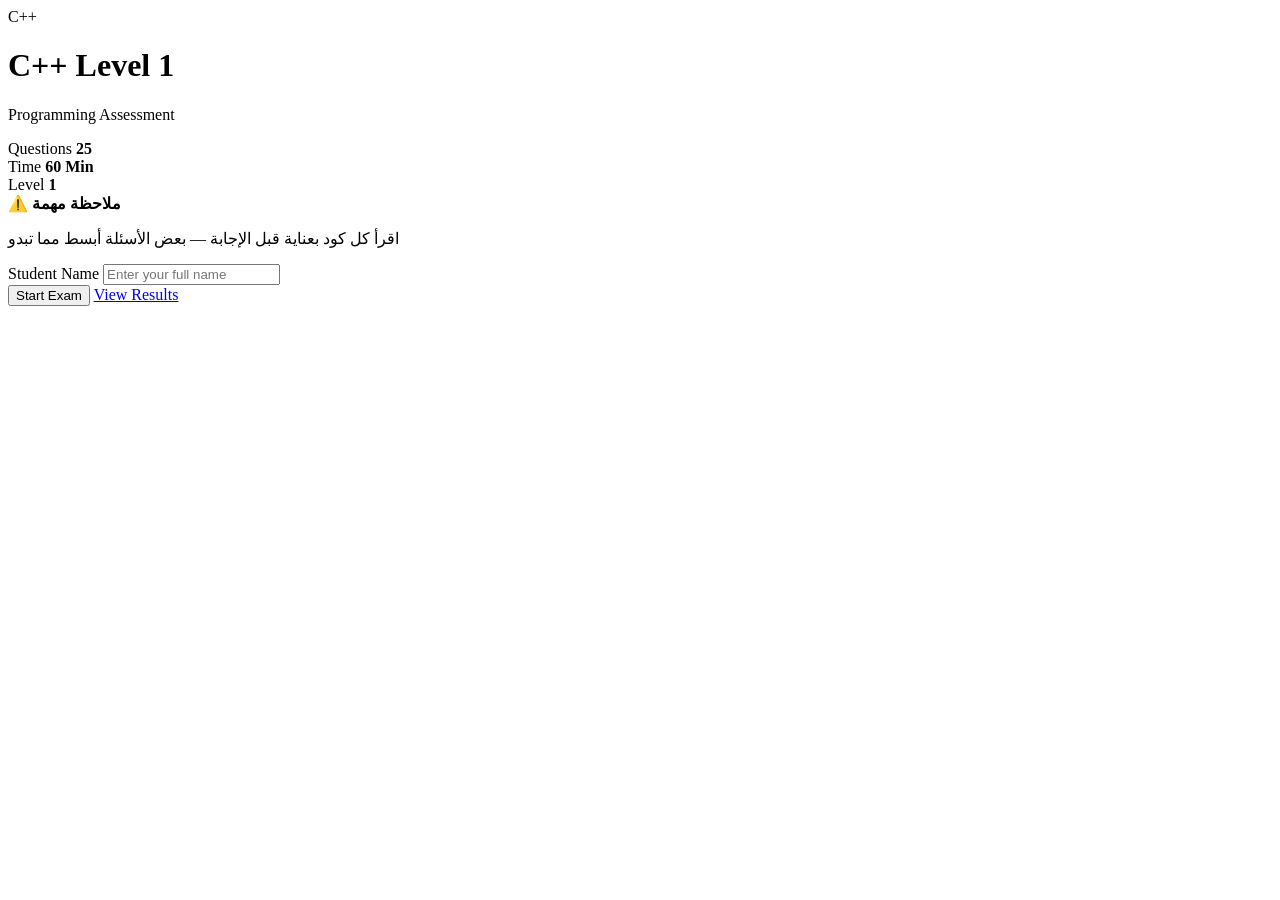
==== index.html @ 0514db4e "Upload C++ Level 1 Exam" ====
<!DOCTYPE html>
<html lang="en">
<head>
    <meta charset="UTF-8">
    <meta name="viewport" content="width=device-width, initial-scale=1.0">

    <title>C++ Level 1 Exam</title>

    <link rel="stylesheet" href="css/style.css">
</head>

<body>

    <main class="start-page">

        <div class="start-card">

            <div class="logo">
                C++
            </div>

            <h1>C++ Level 1</h1>

            <p class="subtitle">
                Programming Assessment
            </p>


            <div class="exam-info">

                <div class="info-box">
                    <span>Questions</span>
                    <strong>25</strong>
                </div>

                <div class="info-box">
                    <span>Time</span>
                    <strong>60 Min</strong>
                </div>

                <div class="info-box">
                    <span>Level</span>
                    <strong>1</strong>
                </div>

            </div>
 <div class="exam-note">

    <strong>⚠️ ملاحظة مهمة</strong>

    <p>
        اقرأ كل كود بعناية قبل الإجابة —
        بعض الأسئلة أبسط مما تبدو
    </p>

</div>

            <div class="input-group">

                <label for="studentName">
                    Student Name
                </label>

                <input
                    type="text"
                    id="studentName"
                    placeholder="Enter your full name"
                >

            </div>


            <button
                class="btn btn-primary"
                id="startBtn"
            >
                Start Exam
            </button>
       <a
    href="#"
    class="results-link"
    id="resultsBtn"
>
    View Results
</a>

        </div>

    </main>


   <script>

    const startBtn =
        document.getElementById("startBtn");

    startBtn.addEventListener("click", function () {

        const name =
            document
            .getElementById("studentName")
            .value
            .trim();


        if (name === "") {

            alert("Please enter your name.");

            return;

        }


        // حفظ اسم الطالب
        localStorage.setItem(
            "studentName",
            name
        );


        // وقت بداية الامتحان
        localStorage.setItem(
            "examStartTime",
            Date.now()
        );


        // الانتقال للامتحان
        window.location.href =
            "exam.html";

    });


   const resultsBtn =
    document.getElementById("resultsBtn");


resultsBtn.addEventListener(
    "click",
    function (event) {

        event.preventDefault();

        const password =
            prompt("Enter Results Password");


        if (password === "1234") {

            window.location.href =
                "results.html";

        }

        else {

            alert(
                "Incorrect password."
            );

        }

    }
);
</script>

</body>
</html>
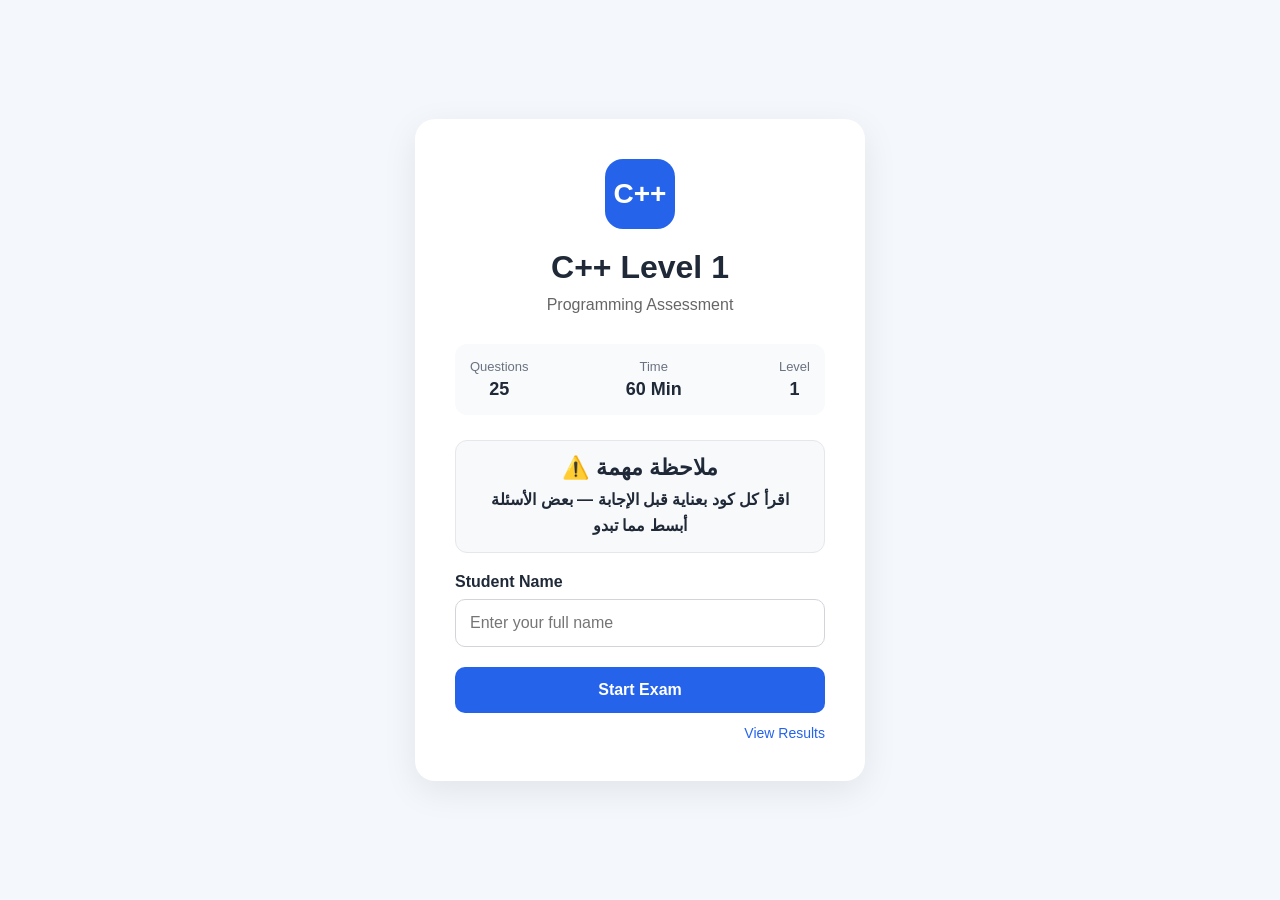
==== commit cace25fc: "Upload C++ Level 1 Exam" ====
--- a/index.html
+++ b/index.html
@@ -1,170 +1,95 @@
 <!DOCTYPE html>
 <html lang="en">
-<head>
-    <meta charset="UTF-8">
-    <meta name="viewport" content="width=device-width, initial-scale=1.0">
+  <head>
+    <meta charset="UTF-8" />
+    <meta name="viewport" content="width=device-width, initial-scale=1.0" />
 
     <title>C++ Level 1 Exam</title>
 
-    <link rel="stylesheet" href="css/style.css">
-</head>
+    <link rel="stylesheet" href="CSS/style.css"/>
+  </head>
 
-<body>
+  <body>
+    <main class="start-page">
+      <div class="start-card">
+        <div class="logo">C++</div>
 
-    <main class="start-page">
+        <h1>C++ Level 1</h1>
 
-        <div class="start-card">
+        <p class="subtitle">Programming Assessment</p>
 
-            <div class="logo">
-                C++
-            </div>
+        <div class="exam-info">
+          <div class="info-box">
+            <span>Questions</span>
+            <strong>25</strong>
+          </div>
 
-            <h1>C++ Level 1</h1>
+          <div class="info-box">
+            <span>Time</span>
+            <strong>60 Min</strong>
+          </div>
 
-            <p class="subtitle">
-                Programming Assessment
-            </p>
+          <div class="info-box">
+            <span>Level</span>
+            <strong>1</strong>
+          </div>
+        </div>
+        <div class="exam-note">
+          <strong>⚠️ ملاحظة مهمة</strong>
 
-
-            <div class="exam-info">
-
-                <div class="info-box">
-                    <span>Questions</span>
-                    <strong>25</strong>
-                </div>
-
-                <div class="info-box">
-                    <span>Time</span>
-                    <strong>60 Min</strong>
-                </div>
-
-                <div class="info-box">
-                    <span>Level</span>
-                    <strong>1</strong>
-                </div>
-
-            </div>
- <div class="exam-note">
-
-    <strong>⚠️ ملاحظة مهمة</strong>
-
-    <p>
-        اقرأ كل كود بعناية قبل الإجابة —
-        بعض الأسئلة أبسط مما تبدو
-    </p>
-
-</div>
-
-            <div class="input-group">
-
-                <label for="studentName">
-                    Student Name
-                </label>
-
-                <input
-                    type="text"
-                    id="studentName"
-                    placeholder="Enter your full name"
-                >
-
-            </div>
-
-
-            <button
-                class="btn btn-primary"
-                id="startBtn"
-            >
-                Start Exam
-            </button>
-       <a
-    href="#"
-    class="results-link"
-    id="resultsBtn"
->
-    View Results
-</a>
-
+          <p>اقرأ كل كود بعناية قبل الإجابة — بعض الأسئلة أبسط مما تبدو</p>
         </div>
 
+        <div class="input-group">
+          <label for="studentName"> Student Name </label>
+
+          <input
+            type="text"
+            id="studentName"
+            placeholder="Enter your full name"
+          />
+        </div>
+
+        <button class="btn btn-primary" id="startBtn">Start Exam</button>
+        <a href="#" class="results-link" id="resultsBtn"> View Results </a>
+      </div>
     </main>
 
+    <script>
+      const startBtn = document.getElementById("startBtn");
 
-   <script>
-
-    const startBtn =
-        document.getElementById("startBtn");
-
-    startBtn.addEventListener("click", function () {
-
-        const name =
-            document
-            .getElementById("studentName")
-            .value
-            .trim();
-
+      startBtn.addEventListener("click", function () {
+        const name = document.getElementById("studentName").value.trim();
 
         if (name === "") {
+          alert("Please enter your name.");
 
-            alert("Please enter your name.");
-
-            return;
-
+          return;
         }
 
-
         // حفظ اسم الطالب
-        localStorage.setItem(
-            "studentName",
-            name
-        );
-
+        localStorage.setItem("studentName", name);
 
         // وقت بداية الامتحان
-        localStorage.setItem(
-            "examStartTime",
-            Date.now()
-        );
-
+        localStorage.setItem("examStartTime", Date.now());
 
         // الانتقال للامتحان
-        window.location.href =
-            "exam.html";
+        window.location.href = "exam.html";
+      });
 
-    });
+      const resultsBtn = document.getElementById("resultsBtn");
 
-
-   const resultsBtn =
-    document.getElementById("resultsBtn");
-
-
-resultsBtn.addEventListener(
-    "click",
-    function (event) {
-
+      resultsBtn.addEventListener("click", function (event) {
         event.preventDefault();
 
-        const password =
-            prompt("Enter Results Password");
-
+        const password = prompt("Enter Results Password");
 
         if (password === "1234") {
-
-            window.location.href =
-                "results.html";
-
+          window.location.href = "results.html";
+        } else {
+          alert("Incorrect password.");
         }
-
-        else {
-
-            alert(
-                "Incorrect password."
-            );
-
-        }
-
-    }
-);
-</script>
-
-</body>
-</html>+      });
+    </script>
+  </body>
+</html>
--- a/CSS/style.css
+++ b/CSS/style.css
@@ -0,0 +1,886 @@
+* {
+    margin: 0;
+    padding: 0;
+    box-sizing: border-box;
+}
+
+
+body {
+    font-family: Arial, sans-serif;
+    background: #f4f7fb;
+    color: #1f2937;
+}
+
+
+/* =========================
+   COMMON
+========================= */
+
+.container {
+    width: min(1000px, 92%);
+    margin: auto;
+}
+
+
+.btn {
+    border: none;
+    cursor: pointer;
+    border-radius: 10px;
+    padding: 14px 25px;
+    font-size: 16px;
+    font-weight: bold;
+    transition: 0.2s;
+}
+
+
+/* =========================
+   START PAGE
+========================= */
+
+.start-page {
+    min-height: 100vh;
+
+    display: flex;
+
+    align-items: center;
+
+    justify-content: center;
+}
+
+
+.start-card {
+    background: white;
+
+    width: 450px;
+
+    padding: 40px;
+
+    border-radius: 20px;
+
+    box-shadow:
+        0 10px 35px rgba(0, 0, 0, 0.08);
+
+    text-align: center;
+}
+
+
+.logo {
+    width: 70px;
+    height: 70px;
+
+    background: #2563eb;
+
+    color: white;
+
+    border-radius: 18px;
+
+    display: flex;
+
+    align-items: center;
+
+    justify-content: center;
+
+    margin: 0 auto 20px;
+
+    font-size: 28px;
+
+    font-weight: bold;
+}
+
+
+.start-card h1 {
+    margin-bottom: 10px;
+}
+
+
+.subtitle {
+    color: #6b7280;
+
+    margin-bottom: 30px;
+}
+
+
+.exam-info {
+    display: flex;
+
+    justify-content: space-between;
+
+    background: #f8fafc;
+
+    padding: 15px;
+
+    border-radius: 12px;
+
+    margin-bottom: 25px;
+}
+
+
+.info-box span {
+    display: block;
+
+    font-size: 13px;
+
+    color: #6b7280;
+
+    margin-bottom: 5px;
+}
+
+
+.info-box strong {
+    font-size: 18px;
+}
+
+
+.input-group {
+    text-align: left;
+
+    margin-bottom: 20px;
+}
+
+
+.input-group label {
+    display: block;
+
+    margin-bottom: 8px;
+
+    font-weight: bold;
+}
+
+
+.input-group input {
+    width: 100%;
+
+    padding: 14px;
+
+    border: 1px solid #d1d5db;
+
+    border-radius: 10px;
+
+    font-size: 16px;
+
+    outline: none;
+}
+
+
+.input-group input:focus {
+    border-color: #2563eb;
+}
+
+
+.btn-primary {
+    width: 100%;
+
+    background: #2563eb;
+
+    color: white;
+}
+
+
+.btn-primary:hover {
+    background: #1d4ed8;
+}
+
+
+/* =========================
+   EXAM PAGE
+========================= */
+
+.exam-page {
+    min-height: 100vh;
+
+    padding: 25px 0;
+}
+
+
+.exam-header {
+    background: white;
+
+    border-radius: 16px;
+
+    padding: 18px 25px;
+
+    display: flex;
+
+    align-items: center;
+
+    justify-content: space-between;
+
+    box-shadow:
+        0 5px 20px rgba(0, 0, 0, 0.05);
+
+    margin-bottom: 20px;
+}
+
+
+.student-name {
+    margin-top: 5px;
+
+    color: #6b7280;
+}
+
+
+.timer {
+    background: #fee2e2;
+
+    color: #dc2626;
+
+    padding: 10px 18px;
+
+    border-radius: 10px;
+
+    font-weight: bold;
+
+    font-size: 18px;
+}
+
+
+.timer.warning {
+    animation: pulse 1s infinite;
+}
+
+
+@keyframes pulse {
+
+    50% {
+        opacity: 0.5;
+    }
+
+}
+
+
+.progress-wrapper {
+    background: white;
+
+    padding: 18px 25px;
+
+    border-radius: 16px;
+
+    margin-bottom: 20px;
+}
+
+
+.progress-info {
+    display: flex;
+
+    justify-content: space-between;
+
+    margin-bottom: 10px;
+
+    color: #6b7280;
+}
+
+
+.progress-bar {
+    width: 100%;
+
+    height: 8px;
+
+    background: #e5e7eb;
+
+    border-radius: 20px;
+
+    overflow: hidden;
+}
+
+
+.progress {
+    height: 100%;
+
+    width: 0%;
+
+    background: #2563eb;
+
+    transition: 0.3s;
+}
+
+
+/* =========================
+   QUESTION
+========================= */
+
+.question-card {
+    background: white;
+
+    padding: 30px;
+
+    border-radius: 16px;
+
+    box-shadow:
+        0 5px 20px rgba(0, 0, 0, 0.05);
+}
+
+
+.question-number {
+    color: #2563eb;
+
+    font-weight: bold;
+
+    margin-bottom: 15px;
+}
+
+
+.question-text {
+    font-size: 21px;
+
+    line-height: 1.5;
+
+    margin-bottom: 20px;
+}
+
+
+.code {
+    background: #111827;
+
+    color: #f9fafb;
+
+    padding: 20px;
+
+    border-radius: 12px;
+
+    font-family: Consolas, monospace;
+
+    font-size: 16px;
+
+    line-height: 1.6;
+
+    margin-bottom: 25px;
+
+    overflow-x: auto;
+
+    white-space: pre-wrap;
+}
+
+
+.options {
+    display: flex;
+
+    flex-direction: column;
+
+    gap: 12px;
+}
+
+
+.option {
+    border: 2px solid #e5e7eb;
+
+    border-radius: 12px;
+
+    padding: 15px;
+
+    cursor: pointer;
+
+    transition: 0.2s;
+}
+
+
+.option:hover {
+    border-color: #93c5fd;
+
+    background: #eff6ff;
+}
+
+
+.option.selected {
+    border-color: #2563eb;
+
+    background: #eff6ff;
+}
+
+
+.option input {
+    display: none;
+}
+
+
+.navigation {
+    display: flex;
+
+    justify-content: space-between;
+
+    margin-top: 25px;
+
+    gap: 10px;
+}
+
+
+.btn-secondary {
+    background: #e5e7eb;
+
+    color: #111827;
+}
+
+
+.btn-secondary:hover {
+    background: #d1d5db;
+}
+
+
+.btn-submit {
+    background: #16a34a;
+
+    color: white;
+
+    display: none;
+}
+
+
+.btn-submit:hover {
+    background: #15803d;
+}
+
+
+/* =========================
+   RESULTS
+========================= */
+
+.results-page {
+    min-height: 100vh;
+
+    padding: 50px 20px;
+}
+
+
+.results-container {
+    max-width: 1100px;
+
+    margin: auto;
+}
+
+
+.results-header {
+    text-align: center;
+
+    margin-bottom: 30px;
+}
+
+
+.results-header h1 {
+    margin-bottom: 8px;
+}
+
+
+.results-header p {
+    color: #6b7280;
+}
+
+
+.stats {
+    display: grid;
+
+    grid-template-columns:
+        repeat(3, 1fr);
+
+    gap: 20px;
+
+    margin-bottom: 30px;
+}
+
+
+.stat-card {
+    background: white;
+
+    padding: 25px;
+
+    border-radius: 15px;
+
+    text-align: center;
+
+    box-shadow:
+        0 5px 20px rgba(0, 0, 0, 0.05);
+}
+
+
+.stat-card span {
+    display: block;
+
+    color: #6b7280;
+
+    margin-bottom: 10px;
+}
+
+
+.stat-card strong {
+    font-size: 25px;
+}
+
+
+.table-wrapper {
+    background: white;
+
+    border-radius: 15px;
+
+    overflow-x: auto;
+
+    box-shadow:
+        0 5px 20px rgba(0, 0, 0, 0.05);
+}
+
+
+table {
+    width: 100%;
+
+    border-collapse: collapse;
+}
+
+
+th,
+td {
+    padding: 16px;
+
+    text-align: center;
+
+    border-bottom:
+        1px solid #e5e7eb;
+}
+
+
+th {
+    background: #f8fafc;
+}
+
+
+tbody tr:hover {
+    background: #f8fafc;
+}
+
+
+/* =========================
+   RESPONSIVE
+========================= */
+
+@media (max-width: 600px) {
+
+    .start-card {
+        width: 100%;
+
+        padding: 25px;
+    }
+
+
+    .exam-header {
+        padding: 15px;
+    }
+
+
+    .timer {
+        font-size: 15px;
+
+        padding: 8px 12px;
+    }
+
+
+    .question-card {
+        padding: 20px;
+    }
+
+
+    .question-text {
+        font-size: 18px;
+    }
+
+
+    .navigation {
+        flex-wrap: wrap;
+    }
+
+
+    .stats {
+        grid-template-columns: 1fr;
+    }
+
+}
+
+.results-container {
+
+    width: 90%;
+
+    max-width: 1000px;
+
+    margin: 50px auto;
+
+    background: white;
+
+    padding: 30px;
+
+    border-radius: 15px;
+
+    box-shadow:
+        0 5px 25px rgba(
+            0,
+            0,
+            0,
+            0.1
+        );
+
+}
+
+
+.results-container h1 {
+
+    text-align: center;
+
+    margin-bottom: 10px;
+
+}
+
+
+.subtitle {
+
+    text-align: center;
+
+    color: #666;
+
+    margin-bottom: 30px;
+
+}
+
+
+.ranking-header,
+.ranking-row {
+
+    display: grid;
+
+    grid-template-columns:
+        100px
+        1fr
+        120px
+        120px
+        120px;
+
+    align-items: center;
+
+    gap: 10px;
+
+    padding: 15px;
+
+}
+
+
+.ranking-header {
+
+    background: #222;
+
+    color: white;
+
+    font-weight: bold;
+
+    border-radius: 10px 10px 0 0;
+
+}
+
+
+.ranking-row {
+
+    border-bottom:
+        1px solid #ddd;
+
+}
+
+
+.ranking-row:hover {
+
+    background: #f5f5f5;
+
+}
+
+
+.rank {
+
+    text-align: center;
+
+    font-size: 20px;
+
+}
+
+
+.student-name {
+
+    font-weight: bold;
+
+}
+
+
+.score,
+.percentage,
+.time {
+
+    text-align: center;
+
+}
+
+
+.loading {
+
+    text-align: center;
+
+    padding: 30px;
+
+    font-size: 18px;
+
+}
+
+
+@media (max-width: 700px) {
+
+    .ranking-header,
+    .ranking-row {
+
+        grid-template-columns:
+            60px
+            1fr
+            80px
+            80px
+            80px;
+
+        font-size: 13px;
+
+        padding: 10px;
+
+    }
+
+}
+/* =========================================
+   SUBMISSION SUCCESS SCREEN
+========================================= */
+
+.submission-screen {
+    position: fixed;
+    inset: 0;
+    background: rgba(15, 23, 42, 0.75);
+
+    display: none;
+
+    justify-content: center;
+    align-items: center;
+
+    z-index: 99999;
+
+    padding: 20px;
+}
+
+.submission-box {
+    width: 100%;
+    max-width: 500px;
+
+    background: white;
+
+    border-radius: 20px;
+
+    padding: 45px 30px;
+
+    text-align: center;
+
+    box-shadow: 0 20px 60px rgba(0, 0, 0, 0.25);
+
+    animation: submissionAppear 0.4s ease;
+}
+
+.success-icon {
+    width: 85px;
+    height: 85px;
+
+    margin: 0 auto 20px;
+
+    border-radius: 50%;
+
+    background: #16a34a;
+
+    color: white;
+
+    display: flex;
+    align-items: center;
+    justify-content: center;
+
+    font-size: 50px;
+    font-weight: bold;
+}
+
+.submission-box h2 {
+    margin: 0 0 15px;
+
+    font-size: 28px;
+
+    color: #111827;
+}
+
+.submission-box p {
+    font-size: 18px;
+
+    line-height: 1.8;
+
+    color: #6b7280;
+
+    margin-bottom: 25px;
+}
+
+.submission-note {
+    display: inline-block;
+
+    padding: 12px 20px;
+
+    border-radius: 10px;
+
+    background: #f3f4f6;
+
+    color: #374151;
+
+    font-size: 15px;
+
+    font-weight: bold;
+}
+
+@keyframes submissionAppear {
+
+    from {
+        opacity: 0;
+        transform: scale(0.9);
+    }
+
+    to {
+        opacity: 1;
+        transform: scale(1);
+    }
+
+}
+.exam-note {
+    margin: 20px 0;
+    padding: 14px 16px;
+    border-radius: 12px;
+    background: #f8f9fa;
+    border: 1px solid #e5e7eb;
+    text-align: center;
+}
+
+.exam-note strong {
+    display: block;
+    margin-bottom: 6px;
+    font-size: 22px;
+}
+
+.exam-note p {
+    margin: 0;
+    font-size: 16px;
+    line-height: 1.6;
+    font-weight: bold;
+}
+
+.results-link {
+    display: block;
+    width: fit-content;
+    margin: 12px 0 0 auto;
+
+    color: #2563eb;
+    font-size: 14px;
+    font-weight: 500;
+
+    text-decoration: none;
+
+    cursor: pointer;
+
+    transition: color 0.2s ease;
+}
+
+.results-link:hover {
+    color: #1d4ed8;
+    text-decoration: underline;
+}
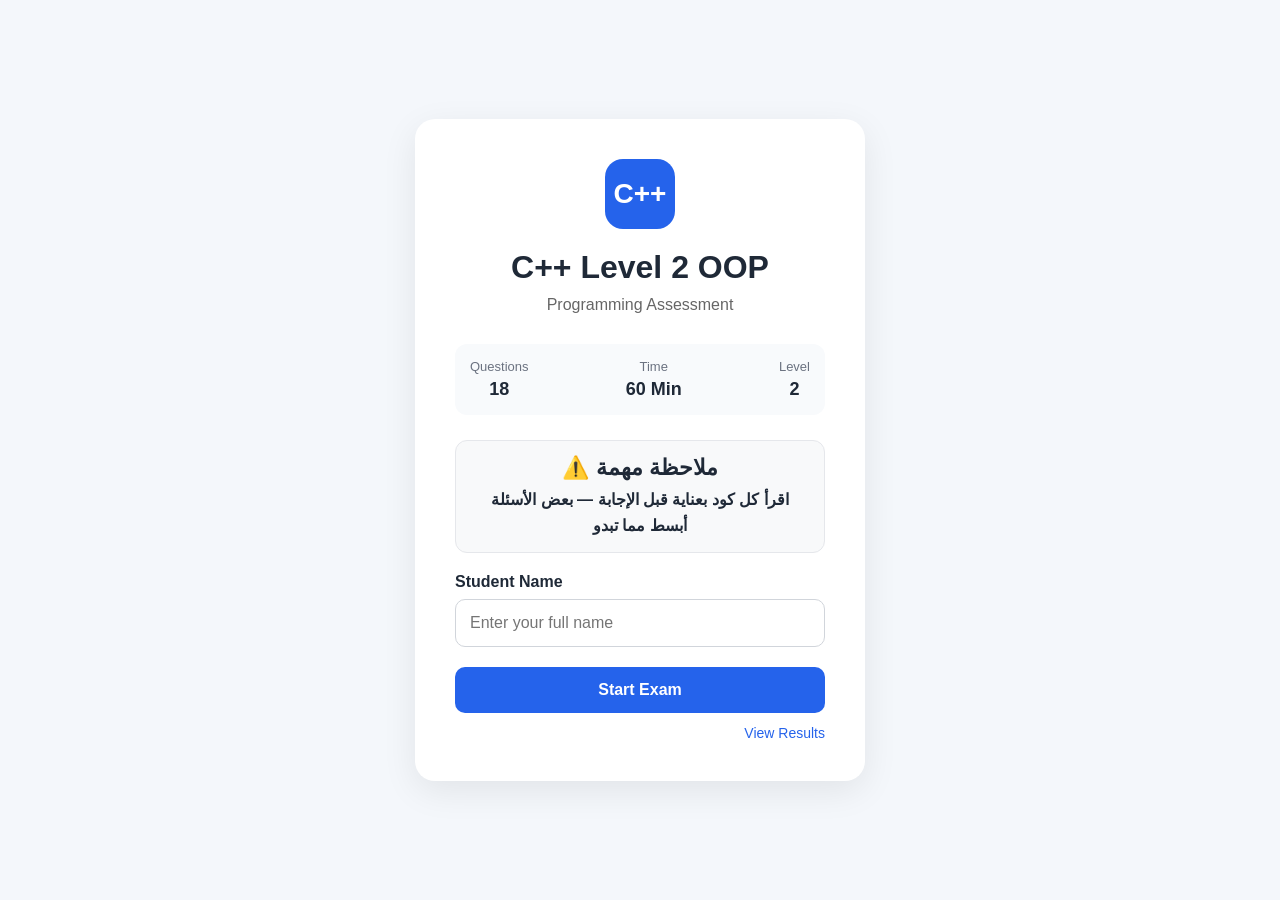
==== commit d5dfab67: "Initial commit" ====
--- a/index.html
+++ b/index.html
@@ -14,14 +14,14 @@
       <div class="start-card">
         <div class="logo">C++</div>
 
-        <h1>C++ Level 1</h1>
+        <h1>C++ Level 2 OOP</h1>
 
         <p class="subtitle">Programming Assessment</p>
 
         <div class="exam-info">
           <div class="info-box">
             <span>Questions</span>
-            <strong>25</strong>
+            <strong>18</strong>
           </div>
 
           <div class="info-box">
@@ -31,7 +31,7 @@
 
           <div class="info-box">
             <span>Level</span>
-            <strong>1</strong>
+            <strong>2</strong>
           </div>
         </div>
         <div class="exam-note">
--- a/CSS/style.css
+++ b/CSS/style.css
@@ -720,22 +720,131 @@
 }
 
 
+/* =========================================
+   RESULTS RESPONSIVE
+========================================= */
+
 @media (max-width: 700px) {
 
-    .ranking-header,
+    .results-container {
+        width: calc(100% - 24px);
+        margin: 20px auto;
+        padding: 20px 15px;
+        border-radius: 15px;
+    }
+
+    .results-container h1 {
+        font-size: 21px;
+        line-height: 1.5;
+    }
+
+    .subtitle {
+        font-size: 14px;
+        margin-bottom: 20px;
+    }
+
+    /* Hide table header on mobile */
+
+    .ranking-header {
+        display: none;
+    }
+
+    /* Student Card */
+
     .ranking-row {
-
-        grid-template-columns:
-            60px
-            1fr
-            80px
-            80px
-            80px;
+        display: grid;
+
+        grid-template-columns: 55px 1fr;
+
+        gap: 10px 12px;
+
+        padding: 15px;
+
+        margin-bottom: 12px;
+
+        border: 1px solid #e5e7eb;
+
+        border-radius: 12px;
+
+        background: white;
+    }
+
+    /* Rank */
+
+    .ranking-row .rank {
+        grid-row: span 2;
+
+        display: flex;
+
+        align-items: center;
+
+        justify-content: center;
+
+        font-size: 20px;
+
+        font-weight: bold;
+    }
+
+    /* Student Name */
+
+    .ranking-row .student-name {
+        min-width: 0;
+
+        font-size: 15px;
+
+        font-weight: bold;
+
+        overflow-wrap: anywhere;
+
+        text-align: right;
+    }
+
+    /* Score */
+
+    .ranking-row .score {
+        text-align: right;
 
         font-size: 13px;
-
-        padding: 10px;
-
+    }
+
+    .ranking-row .score::before {
+        content: "الدرجة: ";
+
+        color: #6b7280;
+
+        font-weight: normal;
+    }
+
+    /* Percentage */
+
+    .ranking-row .percentage {
+        text-align: right;
+
+        font-size: 13px;
+    }
+
+    .ranking-row .percentage::before {
+        content: "النسبة: ";
+
+        color: #6b7280;
+
+        font-weight: normal;
+    }
+
+    /* Time */
+
+    .ranking-row .time {
+        text-align: right;
+
+        font-size: 13px;
+    }
+
+    .ranking-row .time::before {
+        content: "الوقت: ";
+
+        color: #6b7280;
+
+        font-weight: normal;
     }
 
 }
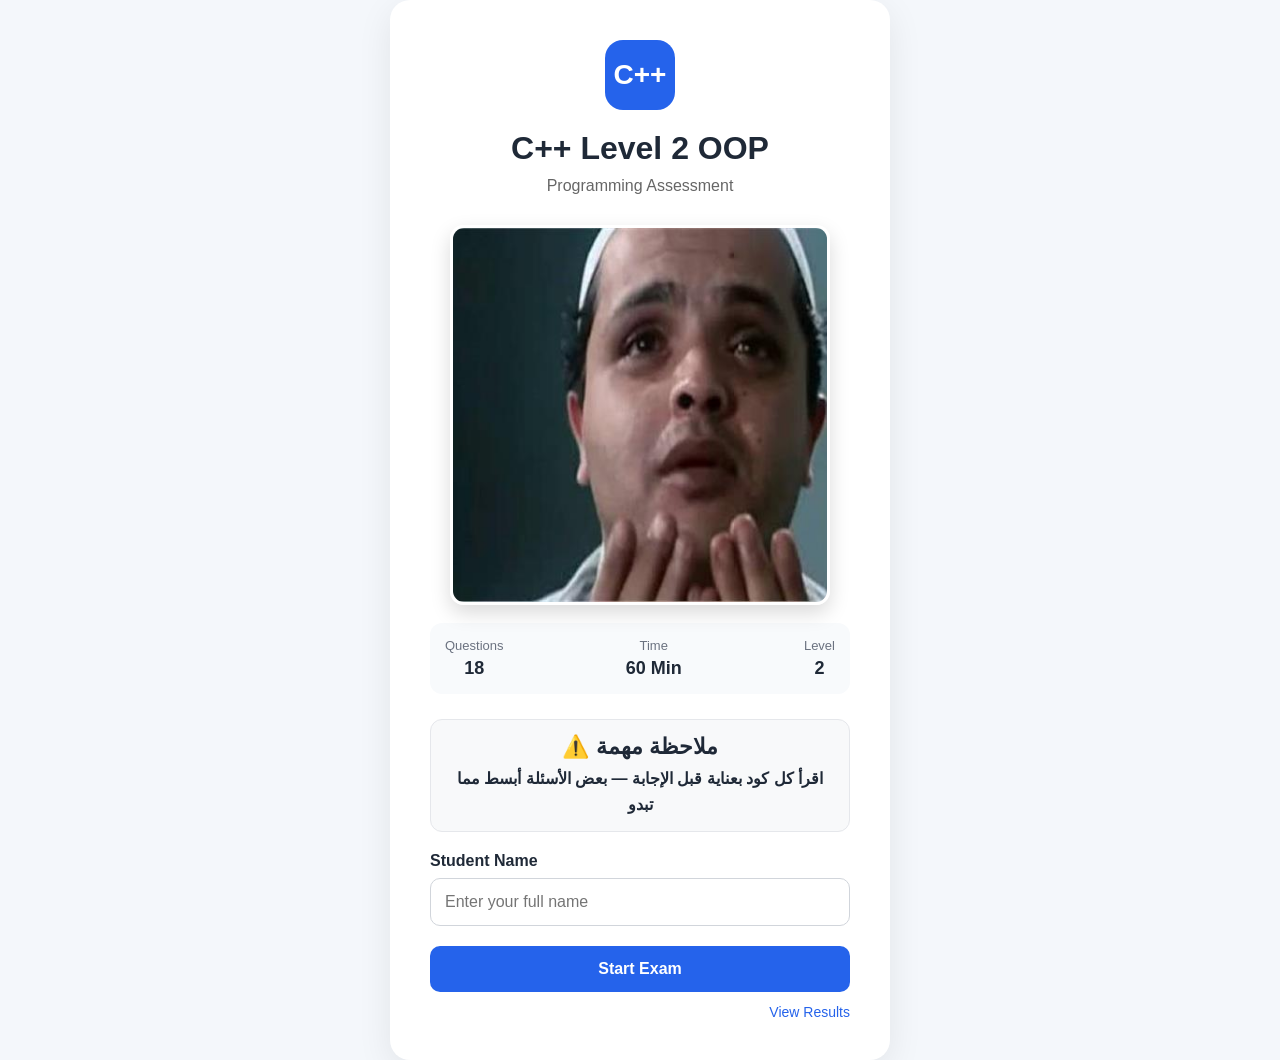
==== commit 3e3c0a14: "Update project" ====
--- a/index.html
+++ b/index.html
@@ -4,7 +4,7 @@
     <meta charset="UTF-8" />
     <meta name="viewport" content="width=device-width, initial-scale=1.0" />
 
-    <title>C++ Level 1 Exam</title>
+    <title>C++ Level 2 Exam</title>
 
     <link rel="stylesheet" href="CSS/style.css"/>
   </head>
@@ -17,6 +17,9 @@
         <h1>C++ Level 2 OOP</h1>
 
         <p class="subtitle">Programming Assessment</p>
+        <div class="meme-container">
+    <img src="images/20180619175732652.jpg" alt="OOP Meme">
+</div>
 
         <div class="exam-info">
           <div class="info-box">
--- a/CSS/style.css
+++ b/CSS/style.css
@@ -51,7 +51,7 @@
 .start-card {
     background: white;
 
-    width: 450px;
+    width: 500px;
 
     padding: 40px;
 
@@ -992,4 +992,23 @@
 .results-link:hover {
     color: #1d4ed8;
     text-decoration: underline;
-}+}
+
+.meme-container {
+    width: 100%;
+    display: flex;
+    justify-content: center;
+    margin: 18px 0;
+}
+
+.meme-container img {
+    width: 380px;
+    height: 380px;
+    object-fit: cover;
+    border-radius: 14px;
+    box-shadow: 0 8px 20px rgba(0, 0, 0, 0.15);
+    border: 3px solid white;
+}
+
+
+
